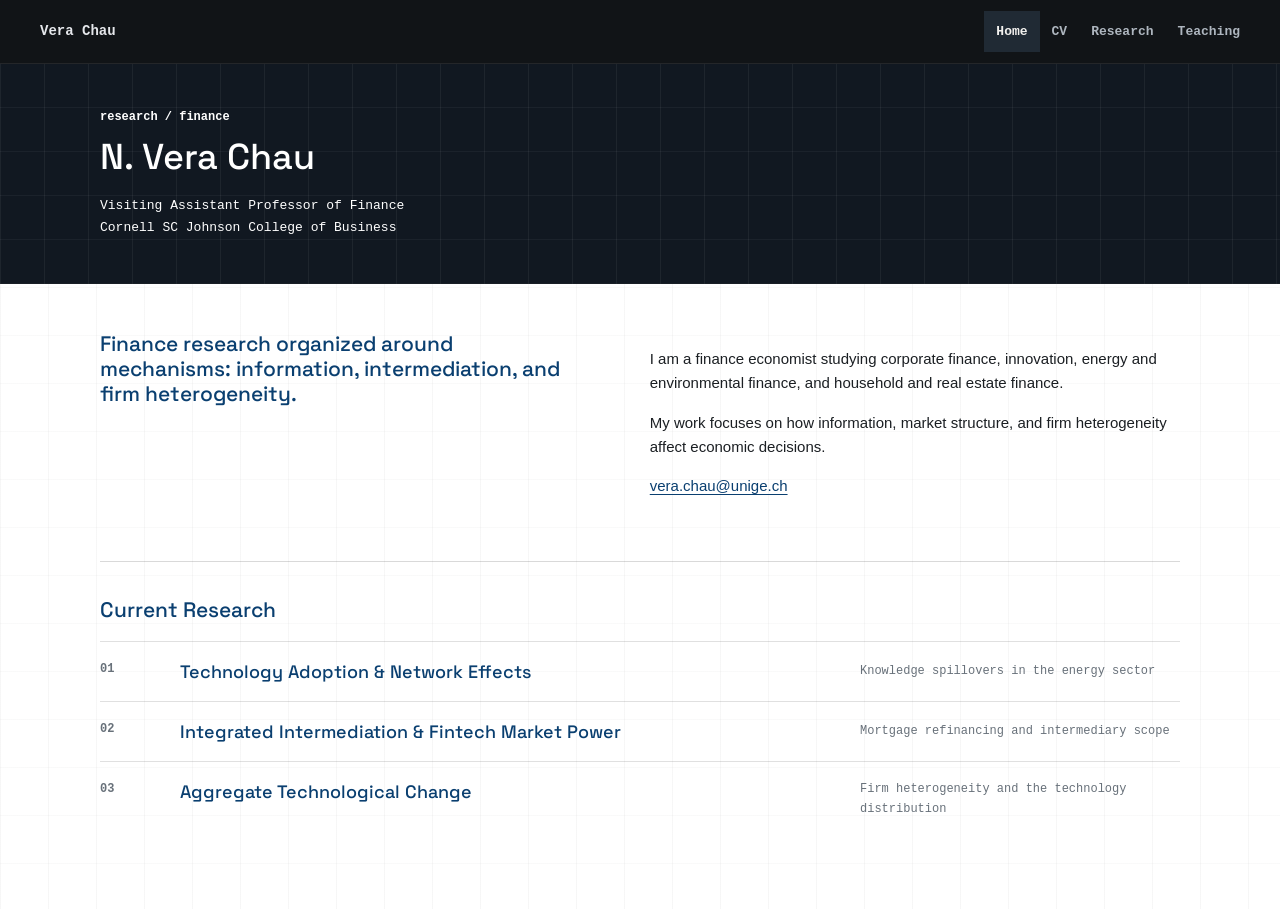
==== index.html @ 86e2c574 "Initial static website" ====
<!doctype html>
<html lang="en">
  <head>
    <meta charset="utf-8">
    <meta name="viewport" content="width=device-width, initial-scale=1">
    <title>Vera Chau</title>
    <meta name="description" content="Vera Chau, Visiting Assistant Professor of Finance at Cornell.">
    <link rel="preconnect" href="https://fonts.googleapis.com">
    <link rel="preconnect" href="https://fonts.gstatic.com" crossorigin>
    <link href="https://fonts.googleapis.com/css2?family=Space+Grotesk:wght@400;500;600&display=swap" rel="stylesheet">
    <link rel="stylesheet" href="styles.css">
  </head>
  <body>
    <header class="topbar">
      <a class="site-title" href="index.html">Vera Chau</a>
      <nav aria-label="Main navigation">
        <a class="active" href="index.html">Home</a>
        <a href="cv.html">CV</a>
        <a href="research.html">Research</a>
        <a href="teaching.html">Teaching</a>
      </nav>
    </header>

    <main>
      <section class="banner home-banner">
        <div class="wrap">
          <p class="label">research / finance</p>
          <h1>N. Vera Chau</h1>
          <p class="subtitle">Visiting Assistant Professor of Finance<br>Cornell SC Johnson College of Business</p>
        </div>
      </section>

      <section class="wrap intro-grid">
        <div>
          <h2>Finance research organized around mechanisms: information, intermediation, and firm heterogeneity.</h2>
        </div>
        <div class="prose">
          <p>I am a finance economist studying corporate finance, innovation, energy and environmental finance, and household and real estate finance.</p>
          <p>My work focuses on how information, market structure, and firm heterogeneity affect economic decisions.</p>
          <p><a href="mailto:vera.chau@unige.ch">vera.chau@unige.ch</a></p>
        </div>
      </section>

      <section class="wrap selected-work">
        <h2>Current Research</h2>
        <a class="portfolio-line" href="research.html#technology-adoption">
          <span class="work-no">01</span>
          <span>Technology Adoption & Network Effects</span>
          <small>Knowledge spillovers in the energy sector</small>
        </a>
        <a class="portfolio-line" href="research.html#intermediation">
          <span class="work-no">02</span>
          <span>Integrated Intermediation & Fintech Market Power</span>
          <small>Mortgage refinancing and intermediary scope</small>
        </a>
        <a class="portfolio-line" href="research.html#aggregate-change">
          <span class="work-no">03</span>
          <span>Aggregate Technological Change</span>
          <small>Firm heterogeneity and the technology distribution</small>
        </a>
      </section>
    </main>
  </body>
</html>
---- styles.css ----
:root {
  --nav: #111417;
  --nav-active: #202a34;
  --blue: #0a3f70;
  --blue-dark: #062b4e;
  --cream: #f2f1ee;
  --text: #1b1f23;
  --muted: #68717a;
  --line: rgba(17, 20, 23, 0.16);
  --paper: #ffffff;
  --heading: "Space Grotesk", "Helvetica Neue", Arial, sans-serif;
  --code: "SFMono-Regular", Consolas, "Liberation Mono", Menlo, monospace;
}

* {
  box-sizing: border-box;
}

body {
  margin: 0;
  background:
    linear-gradient(90deg, rgba(17, 20, 23, 0.035) 1px, transparent 1px),
    linear-gradient(0deg, rgba(17, 20, 23, 0.025) 1px, transparent 1px),
    var(--paper);
  background-size: 48px 48px;
  color: var(--text);
  font-family: "Helvetica Neue", Arial, sans-serif;
  font-size: 15px;
  line-height: 1.62;
}

a {
  color: var(--blue);
  text-decoration-thickness: 1px;
  text-underline-offset: 3px;
}

.topbar {
  min-height: 64px;
  display: flex;
  align-items: stretch;
  justify-content: space-between;
  background: var(--nav);
  border-bottom: 1px solid rgba(255, 255, 255, 0.08);
}

.site-title {
  display: flex;
  align-items: center;
  padding: 13px 40px;
  color: #e5e7eb;
  font-family: var(--code);
  font-size: 14px;
  font-weight: 600;
  line-height: 1.2;
  text-decoration: none;
}

nav {
  display: flex;
  align-items: center;
  padding-right: 28px;
}

nav a {
  display: flex;
  align-items: center;
  min-height: 40px;
  padding: 10px 12px;
  color: #aeb6bf;
  font-family: var(--code);
  font-size: 13px;
  font-weight: 600;
  text-decoration: none;
}

nav a:hover {
  color: #ffffff;
}

nav a.active {
  background: var(--nav-active);
  color: var(--cream);
  font-weight: 700;
}

.wrap {
  width: min(1080px, calc(100% - 56px));
  margin: 0 auto;
}

.banner {
  min-height: 192px;
  display: flex;
  align-items: center;
  color: white;
  background:
    linear-gradient(90deg, rgba(255, 255, 255, 0.055) 1px, transparent 1px),
    linear-gradient(0deg, rgba(255, 255, 255, 0.045) 1px, transparent 1px),
    #111821;
  background-size: 44px 44px;
  border-bottom: 1px solid rgba(17, 20, 23, 0.2);
}

.home-banner {
  min-height: 220px;
}

.banner.compact {
  min-height: 118px;
}

.label {
  margin: 0 0 10px;
  color: inherit;
  font-family: var(--code);
  font-size: 12px;
  font-weight: 600;
  text-transform: lowercase;
}

h1,
h2,
h3 {
  margin: 0;
  color: var(--blue);
  font-family: var(--heading);
  font-weight: 500;
  line-height: 1.18;
}

.banner h1,
.banner .subtitle {
  color: #ffffff;
}

.banner h1 {
  font-family: var(--heading);
  font-weight: 500;
}

h1 {
  font-size: clamp(27px, 3.5vw, 36px);
  font-weight: 500;
  line-height: 1.08;
}

h2 {
  font-size: 21px;
}

h3 {
  font-size: 16px;
}

.subtitle {
  max-width: 720px;
  margin: 18px 0 0;
  color: rgba(255, 255, 255, 0.78);
  font-family: var(--code);
  font-size: 13px;
  line-height: 1.7;
}

.intro-grid {
  display: grid;
  grid-template-columns: 0.95fr 1.05fr;
  gap: 70px;
  padding: 48px 0;
}

.prose p,
.research-opening p,
.page-copy,
.paper-copy,
.other-work p {
  color: var(--text);
}

.selected-work {
  padding: 36px 0 72px;
  border-top: 1px solid rgba(0, 0, 0, 0.15);
}

.selected-work h2 {
  margin-bottom: 18px;
}

.portfolio-line {
  display: grid;
  grid-template-columns: 56px 1fr 320px;
  gap: 24px;
  padding: 18px 0;
  border-top: 1px solid rgba(0, 0, 0, 0.12);
  text-decoration: none;
}

.selected-work .work-no {
  color: var(--muted);
  font-family: var(--code);
  font-size: 12px;
  font-weight: 600;
}

.portfolio-line > span:not(.work-no) {
  color: var(--blue);
  font-family: var(--heading);
  font-size: 18px;
  font-weight: 500;
  line-height: 1.28;
}

.selected-work small {
  align-self: center;
  color: var(--muted);
  font-family: var(--code);
  font-size: 12px;
}

.research-opening {
  max-width: 960px;
  padding: 34px 0 22px;
}

.research-opening h2 {
  max-width: 820px;
}

.research-opening p {
  max-width: 820px;
  margin: 18px 0 0;
  font-size: 15px;
}

.project-index {
  display: grid;
  grid-template-columns: repeat(3, 1fr);
  gap: 22px;
  padding-bottom: 32px;
}

.project-index a {
  padding-top: 14px;
  border-top: 2px solid var(--line);
  color: var(--blue);
  font-family: var(--heading);
  font-size: 15px;
  font-weight: 500;
  line-height: 1.25;
  text-decoration: none;
}

.project-index span {
  display: block;
  margin-bottom: 8px;
  color: var(--muted);
  font-family: var(--code);
  font-size: 12px;
  font-weight: 600;
}

.portfolio-project {
  display: grid;
  grid-template-columns: 92px minmax(360px, 1.12fr) minmax(280px, 0.88fr);
  gap: 34px;
  align-items: start;
  padding: 46px 0;
  border-top: 1px solid rgba(0, 0, 0, 0.16);
}

.project-meta {
  position: sticky;
  top: 28px;
  color: var(--muted);
  font-family: var(--code);
  font-size: 13px;
  line-height: 1.5;
}

.project-meta span {
  display: block;
  color: var(--blue);
  font-family: var(--code);
  font-size: 22px;
  font-weight: 650;
  line-height: 1;
}

.project-meta p {
  margin: 12px 0 0;
}

.research-plate {
  margin: 0;
}

.plate-placeholder {
  aspect-ratio: 4 / 3;
  display: grid;
  place-items: center;
  background:
    linear-gradient(90deg, rgba(6, 43, 78, 0.08) 1px, transparent 1px),
    linear-gradient(0deg, rgba(6, 43, 78, 0.06) 1px, transparent 1px),
    #f7f8f8;
  background-size: 24px 24px;
  border: 1px solid var(--line);
}

.plate-placeholder span {
  color: rgba(6, 43, 78, 0.48);
  font-family: var(--code);
  font-size: 13px;
  font-weight: 600;
  text-transform: lowercase;
}

figcaption {
  margin-top: 10px;
  color: var(--muted);
  font-family: var(--code);
  font-size: 13px;
  line-height: 1.45;
}

.project-text h2 {
  font-size: clamp(19px, 2vw, 25px);
}

.takeaway {
  margin: 18px 0 16px;
  color: var(--blue-dark);
  font-size: 15px;
  font-weight: 700;
  line-height: 1.55;
}

.paper-copy {
  color: var(--text);
  font-size: 14px;
  line-height: 1.75;
}

.tags {
  margin-top: 22px;
  color: var(--muted);
  font-size: 14px;
}

.button {
  display: inline-block;
  padding: 0;
  background: transparent;
  color: var(--blue);
  font-weight: 700;
  text-decoration: underline;
  text-decoration-thickness: 1px;
  text-underline-offset: 3px;
}

.other-work {
  padding: 44px 0 70px;
  border-top: 1px solid rgba(0, 0, 0, 0.16);
}

.other-work article {
  max-width: 820px;
  margin-top: 16px;
}

.page-copy {
  max-width: 820px;
  padding: 54px 0 90px;
}

.page-copy h2 {
  margin: 38px 0 12px;
  font-size: 20px;
}

code {
  color: var(--blue-dark);
}

@media (max-width: 760px) {
  .topbar {
    display: block;
  }

  .site-title {
    padding: 16px 24px 6px;
  }

  nav {
    flex-wrap: wrap;
    padding: 0 18px 14px;
  }

  nav a {
    min-height: 38px;
    padding: 8px 10px;
  }

  .banner {
    min-height: 180px;
  }

  .banner.compact {
    min-height: 112px;
  }

  .wrap {
    width: min(100% - 32px, 1024px);
  }

  h1 {
    font-size: 28px;
  }

  h2 {
    font-size: 20px;
  }

  .intro-grid,
  .portfolio-line,
  .project-index,
  .portfolio-project {
    grid-template-columns: 1fr;
  }

  .project-meta {
    position: static;
  }
}
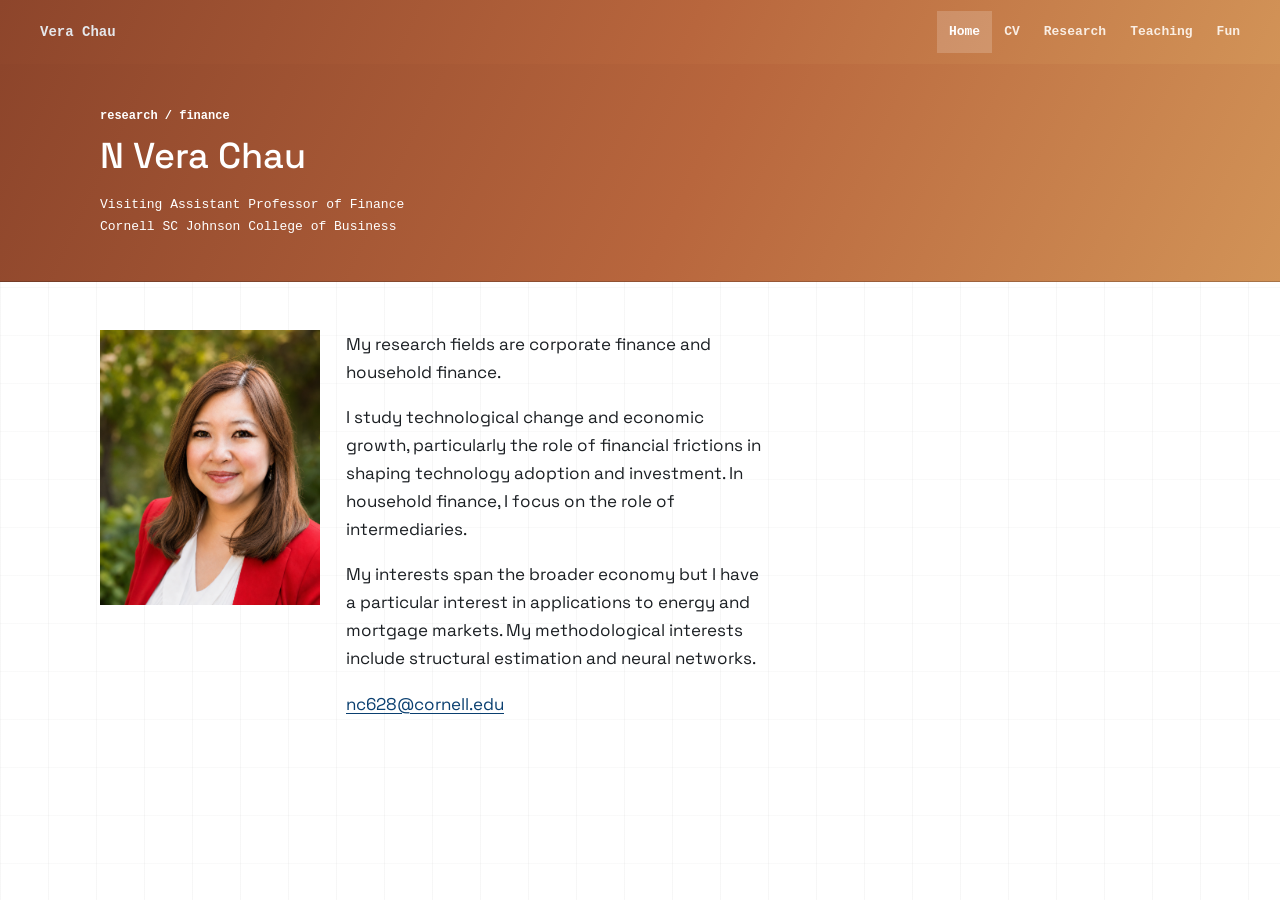
==== commit 66d74692: "Prepare website draft with research, teaching, CV and Fun pages" ====
--- a/index.html
+++ b/index.html
@@ -7,8 +7,8 @@
     <meta name="description" content="Vera Chau, Visiting Assistant Professor of Finance at Cornell.">
     <link rel="preconnect" href="https://fonts.googleapis.com">
     <link rel="preconnect" href="https://fonts.gstatic.com" crossorigin>
-    <link href="https://fonts.googleapis.com/css2?family=Space+Grotesk:wght@400;500;600&display=swap" rel="stylesheet">
-    <link rel="stylesheet" href="styles.css">
+    <link href="https://fonts.googleapis.com/css2?family=Space+Grotesk:wght@400;500;600;700&amp;display=swap" rel="stylesheet">
+    <link rel="stylesheet" href="styles.css?v=20261005-bio-width">
   </head>
   <body>
     <header class="topbar">
@@ -18,6 +18,7 @@
         <a href="cv.html">CV</a>
         <a href="research.html">Research</a>
         <a href="teaching.html">Teaching</a>
+        <a href="fun.html">Fun</a>
       </nav>
     </header>
 
@@ -25,40 +26,26 @@
       <section class="banner home-banner">
         <div class="wrap">
           <p class="label">research / finance</p>
-          <h1>N. Vera Chau</h1>
+          <h1>N Vera Chau</h1>
           <p class="subtitle">Visiting Assistant Professor of Finance<br>Cornell SC Johnson College of Business</p>
         </div>
       </section>
 
       <section class="wrap intro-grid">
-        <div>
-          <h2>Finance research organized around mechanisms: information, intermediation, and firm heterogeneity.</h2>
+        <div class="intro-bio">
+          <figure class="intro-portrait">
+            <img src="assets/chatgpt_headshot.png" alt="N Vera Chau" width="260" height="326">
+          </figure>
+          <div class="prose intro-bio-copy">
+            <p>My research fields are corporate finance and household finance.</p>
+            <p>I study technological change and economic growth, particularly the role of financial frictions in shaping technology adoption and investment. In household finance, I focus on the role of intermediaries.</p>
+            <p>My interests span the broader economy but I have a particular interest in applications to energy and mortgage markets. My methodological interests include structural estimation and neural networks.</p>
+            <p><a href="mailto:nc628@cornell.edu">nc628@cornell.edu</a></p>
+          </div>
         </div>
-        <div class="prose">
-          <p>I am a finance economist studying corporate finance, innovation, energy and environmental finance, and household and real estate finance.</p>
-          <p>My work focuses on how information, market structure, and firm heterogeneity affect economic decisions.</p>
-          <p><a href="mailto:vera.chau@unige.ch">vera.chau@unige.ch</a></p>
-        </div>
+        <div aria-hidden="true"></div>
       </section>
 
-      <section class="wrap selected-work">
-        <h2>Current Research</h2>
-        <a class="portfolio-line" href="research.html#technology-adoption">
-          <span class="work-no">01</span>
-          <span>Technology Adoption & Network Effects</span>
-          <small>Knowledge spillovers in the energy sector</small>
-        </a>
-        <a class="portfolio-line" href="research.html#intermediation">
-          <span class="work-no">02</span>
-          <span>Integrated Intermediation & Fintech Market Power</span>
-          <small>Mortgage refinancing and intermediary scope</small>
-        </a>
-        <a class="portfolio-line" href="research.html#aggregate-change">
-          <span class="work-no">03</span>
-          <span>Aggregate Technological Change</span>
-          <small>Firm heterogeneity and the technology distribution</small>
-        </a>
-      </section>
     </main>
   </body>
 </html>
--- a/styles.css
+++ b/styles.css
@@ -8,7 +8,9 @@
   --muted: #68717a;
   --line: rgba(17, 20, 23, 0.16);
   --paper: #ffffff;
+  --top-gradient: linear-gradient(115deg, #8d452b 0%, #b8663d 54%, #d29357 100%);
   --heading: "Space Grotesk", "Helvetica Neue", Arial, sans-serif;
+  --body: "Space Grotesk", "Trebuchet MS", Arial, sans-serif;
   --code: "SFMono-Regular", Consolas, "Liberation Mono", Menlo, monospace;
 }
 
@@ -24,8 +26,8 @@
     var(--paper);
   background-size: 48px 48px;
   color: var(--text);
-  font-family: "Helvetica Neue", Arial, sans-serif;
-  font-size: 15px;
+  font-family: var(--body);
+  font-size: 17px;
   line-height: 1.62;
 }
 
@@ -40,8 +42,8 @@
   display: flex;
   align-items: stretch;
   justify-content: space-between;
-  background: var(--nav);
-  border-bottom: 1px solid rgba(255, 255, 255, 0.08);
+  background: var(--top-gradient);
+  border-bottom: 0;
 }
 
 .site-title {
@@ -67,7 +69,7 @@
   align-items: center;
   min-height: 40px;
   padding: 10px 12px;
-  color: #aeb6bf;
+  color: rgba(255, 250, 244, 0.9);
   font-family: var(--code);
   font-size: 13px;
   font-weight: 600;
@@ -76,11 +78,12 @@
 
 nav a:hover {
   color: #ffffff;
+  background: rgba(255, 255, 255, 0.1);
 }
 
 nav a.active {
-  background: var(--nav-active);
-  color: var(--cream);
+  background: rgba(255, 255, 255, 0.18);
+  color: #ffffff;
   font-weight: 700;
 }
 
@@ -94,16 +97,12 @@
   display: flex;
   align-items: center;
   color: white;
-  background:
-    linear-gradient(90deg, rgba(255, 255, 255, 0.055) 1px, transparent 1px),
-    linear-gradient(0deg, rgba(255, 255, 255, 0.045) 1px, transparent 1px),
-    #111821;
-  background-size: 44px 44px;
+  background: var(--top-gradient);
   border-bottom: 1px solid rgba(17, 20, 23, 0.2);
 }
 
 .home-banner {
-  min-height: 220px;
+  min-height: 218px;
 }
 
 .banner.compact {
@@ -164,9 +163,41 @@
 
 .intro-grid {
   display: grid;
-  grid-template-columns: 0.95fr 1.05fr;
-  gap: 70px;
+  grid-template-columns: minmax(0, 666px) minmax(0, 1fr);
+  gap: 48px;
+  align-items: start;
   padding: 48px 0;
+}
+
+.intro-bio {
+  display: grid;
+  grid-template-columns: 220px minmax(0, 420px);
+  gap: 26px;
+  align-items: start;
+}
+
+.intro-portrait {
+  width: 220px;
+  margin: 0;
+}
+
+.intro-portrait img {
+  display: block;
+  width: 100%;
+  height: auto;
+  aspect-ratio: 4 / 5;
+  object-fit: cover;
+  object-position: center 28%;
+}
+
+.intro-bio-copy {
+  max-width: 420px;
+  font-size: 17px;
+  line-height: 1.65;
+}
+
+.prose p:first-child {
+  margin-top: 0;
 }
 
 .prose p,
@@ -229,17 +260,25 @@
 .research-opening p {
   max-width: 820px;
   margin: 18px 0 0;
-  font-size: 15px;
+  font-size: 17px;
 }
 
 .project-index {
   display: grid;
-  grid-template-columns: repeat(3, 1fr);
+  grid-template-columns: repeat(2, minmax(0, 1fr));
+  grid-template-areas:
+    "section-1 section-2"
+    "papers-1 papers-2";
+  grid-template-rows: auto auto;
+  align-items: start;
   gap: 22px;
+  row-gap: 13px;
+  padding-top: 34px;
   padding-bottom: 32px;
 }
 
-.project-index a {
+.project-index-section {
+  display: block;
   padding-top: 14px;
   border-top: 2px solid var(--line);
   color: var(--blue);
@@ -250,13 +289,244 @@
   text-decoration: none;
 }
 
-.project-index span {
+.project-index-section-1 { grid-area: section-1; }
+.project-index-section-2 { grid-area: section-2; }
+.project-index-section-3 { grid-area: section-3; }
+
+.project-index-section span {
   display: block;
   margin-bottom: 8px;
   color: var(--muted);
   font-family: var(--code);
   font-size: 12px;
   font-weight: 600;
+}
+
+.paper-index {
+  margin: 0;
+  padding: 0;
+  list-style: none;
+}
+
+.paper-index-1 { grid-area: papers-1; }
+.paper-index-2 { grid-area: papers-2; }
+.paper-index-3 { grid-area: papers-3; }
+
+.paper-index li + li {
+  margin-top: 8px;
+}
+
+.paper-index a {
+  display: block;
+  color: #7b838b;
+  font-family: var(--heading);
+  font-size: 12px;
+  font-weight: 300;
+  line-height: 1.4;
+  text-decoration: none;
+}
+
+.paper-index a:hover {
+  color: #5f6871;
+  text-decoration: underline;
+  text-underline-offset: 3px;
+}
+
+.research-group {
+  padding: 20px 0 28px;
+  scroll-margin-top: 24px;
+}
+
+.research-group > h2 {
+  padding-bottom: 22px;
+  font-size: clamp(23px, 3vw, 30px);
+}
+
+.research-paper {
+  padding: 26px 0 32px;
+  border-top: 1px solid var(--line);
+  scroll-margin-top: 24px;
+}
+
+.research-paper h3 {
+  max-width: 1100px;
+  color: #70777d;
+  font-size: clamp(21px, 2.7vw, 28px);
+  font-weight: 300;
+  line-height: 1.3;
+}
+
+.paper-stage {
+  margin: 0 0 10px;
+  color: var(--muted);
+  font-family: var(--code);
+  font-size: 12px;
+}
+
+.paper-authors {
+  margin: 12px 0;
+}
+
+.paper-links {
+  display: flex;
+  flex-wrap: wrap;
+  gap: 12px 24px;
+  margin: 18px 0;
+  font-family: var(--heading);
+  font-size: 14px;
+}
+
+.note-marker {
+  margin-left: 4px;
+  font-size: 0.65em;
+  vertical-align: super;
+}
+
+.note-marker a {
+  text-decoration: none;
+}
+
+.paper-disclosure {
+  max-width: 820px;
+  margin: -4px 0 18px;
+  color: var(--muted);
+  font-size: 13px;
+  line-height: 1.5;
+}
+
+.paper-disclosure sup {
+  margin-right: 3px;
+}
+
+.paper-abstract {
+  max-width: 820px;
+  margin: 18px 0 24px;
+}
+
+.research-page .wrap {
+  width: min(1240px, calc(100% - 56px));
+}
+
+.paper-columns {
+  display: grid;
+  grid-template-columns: minmax(0, 1.1fr) minmax(0, 1fr);
+  gap: 36px;
+  align-items: start;
+  margin-top: 22px;
+}
+
+.paper-columns .paper-abstract,
+.paper-columns .paper-figure-stack,
+.paper-columns .paper-figure {
+  min-width: 0;
+  margin: 0;
+}
+
+.integrated-paper-columns {
+  grid-template-columns: minmax(0, 1.25fr) minmax(340px, 0.75fr);
+}
+
+.integrated-paper-columns .integrated-paper-figure {
+  width: 100%;
+  max-width: 430px;
+  justify-self: end;
+}
+
+.integrated-paper-columns .paper-abstract {
+  max-width: 820px;
+}
+
+@media (min-width: 761px) {
+  .research-paper:nth-of-type(even) .paper-columns {
+    grid-template-columns: minmax(0, 1fr) minmax(0, 1.1fr);
+  }
+
+  .research-paper:nth-of-type(even) .paper-columns > .paper-figure,
+  .research-paper:nth-of-type(even) .paper-columns > .paper-figure-stack {
+    order: 2;
+  }
+
+  .research-paper:nth-of-type(even) .paper-columns .paper-abstract {
+    order: 1;
+  }
+
+  #intermediation .integrated-paper-columns {
+    grid-template-columns: minmax(0, 1.25fr) minmax(340px, 0.75fr);
+  }
+}
+
+.paper-section-label {
+  display: block;
+  color: var(--blue-dark);
+  font-family: var(--heading);
+  font-size: 13px;
+  font-weight: 600;
+  line-height: 1.5;
+  margin: 0 0 10px;
+}
+
+.paper-abstract summary {
+  width: fit-content;
+  cursor: pointer;
+  color: var(--blue);
+  font-family: var(--heading);
+  font-size: 14px;
+  padding: 5px 0;
+}
+
+.paper-abstract p {
+  color: #343a40;
+  font-family: var(--heading);
+  font-size: 16px;
+  font-weight: 300;
+  line-height: 1.72;
+  margin: 0 0 14px;
+}
+
+.paper-figure {
+  max-width: 900px;
+  margin: 26px 0 0;
+}
+
+.paper-figure-stack {
+  display: grid;
+  gap: 32px;
+}
+
+.paper-figure img {
+  display: block;
+  width: 100%;
+  height: auto;
+}
+
+.paper-figure figcaption {
+  max-width: 820px;
+  font-family: var(--body);
+  font-size: 13px;
+  line-height: 1.6;
+  margin-top: 18px;
+}
+
+.paper-figure figcaption p {
+  margin: 0 0 10px;
+}
+
+.paper-figure figcaption a {
+  white-space: nowrap;
+}
+
+.paper-expand summary,
+.figure-notes summary {
+  color: var(--blue);
+  cursor: pointer;
+  font-size: 13px;
+  font-weight: 500;
+  width: fit-content;
+  margin-bottom: 10px;
+}
+
+.figure-notes {
+  margin: 10px 0;
 }
 
 .portfolio-project {
@@ -329,14 +599,14 @@
 .takeaway {
   margin: 18px 0 16px;
   color: var(--blue-dark);
-  font-size: 15px;
+  font-size: 17px;
   font-weight: 700;
   line-height: 1.55;
 }
 
 .paper-copy {
   color: var(--text);
-  font-size: 14px;
+  font-size: 17px;
   line-height: 1.75;
 }
 
@@ -377,11 +647,132 @@
   font-size: 20px;
 }
 
+.cv-preview {
+  display: block;
+  width: 100%;
+  height: 80vh;
+  min-height: 480px;
+  margin-top: 24px;
+  border: 1px solid var(--line);
+  background: var(--paper);
+  overflow: auto;
+}
+
+.cv-preview img {
+  display: block;
+  width: 100%;
+  height: auto;
+}
+
+.cv-preview img + img {
+  border-top: 1px solid var(--line);
+}
+
+.course-list {
+  padding-left: 22px;
+}
+
+.course-list li {
+  padding-left: 4px;
+  margin: 0 0 24px;
+}
+
+.course-name,
+.course-professor,
+.course-institution {
+  display: block;
+}
+
+.course-name {
+  font-weight: 600;
+}
+
+.course-program {
+  font-weight: 400;
+  color: var(--muted);
+}
+
+.course-institution {
+  color: var(--muted);
+}
+
 code {
   color: var(--blue-dark);
 }
 
+.fun-quote {
+  color: #674ea7;
+  font-family: "Fredoka", "Trebuchet MS", sans-serif;
+  font-size: clamp(24px, 3vw, 32px);
+  font-weight: 500;
+  line-height: 1.45;
+  margin: 0 0 30px;
+}
+
+.fun-photos {
+  display: grid;
+  grid-template-columns: repeat(2, minmax(0, 1fr));
+  gap: 24px;
+}
+
+.fun-photos img {
+  display: block;
+  width: 100%;
+  height: auto;
+}
+
+.vikings-schedule {
+  margin-top: 40px;
+}
+
+.vikings-schedule h2 {
+  margin: 0 0 12px;
+  color: #513581;
+}
+
+.vikings-schedule-frame {
+  display: block;
+  width: 100%;
+  height: 1000px;
+  height: clamp(700px, 90vh, 1100px);
+  border: 0;
+  margin: 20px 0 12px;
+}
+
+.schedule-fallback {
+  margin: 0;
+  font-family: var(--heading);
+  font-size: 13px;
+}
+
 @media (max-width: 760px) {
+  .research-page .wrap {
+    width: calc(100% - 32px);
+  }
+
+  .paper-columns {
+    grid-template-columns: 1fr;
+    gap: 24px;
+  }
+
+  .integrated-paper-columns {
+    grid-template-columns: 1fr;
+  }
+
+  .integrated-paper-columns .integrated-paper-figure {
+    max-width: 430px;
+    justify-self: start;
+  }
+
+  .project-index {
+    grid-template-areas:
+      "section-1"
+      "papers-1"
+      "section-2"
+      "papers-2";
+    row-gap: 13px;
+  }
+
   .topbar {
     display: block;
   }
@@ -421,12 +812,18 @@
   }
 
   .intro-grid,
+  .intro-bio,
+  .fun-photos,
   .portfolio-line,
   .project-index,
   .portfolio-project {
     grid-template-columns: 1fr;
   }
 
+  .intro-portrait {
+    width: min(220px, 100%);
+  }
+
   .project-meta {
     position: static;
   }
